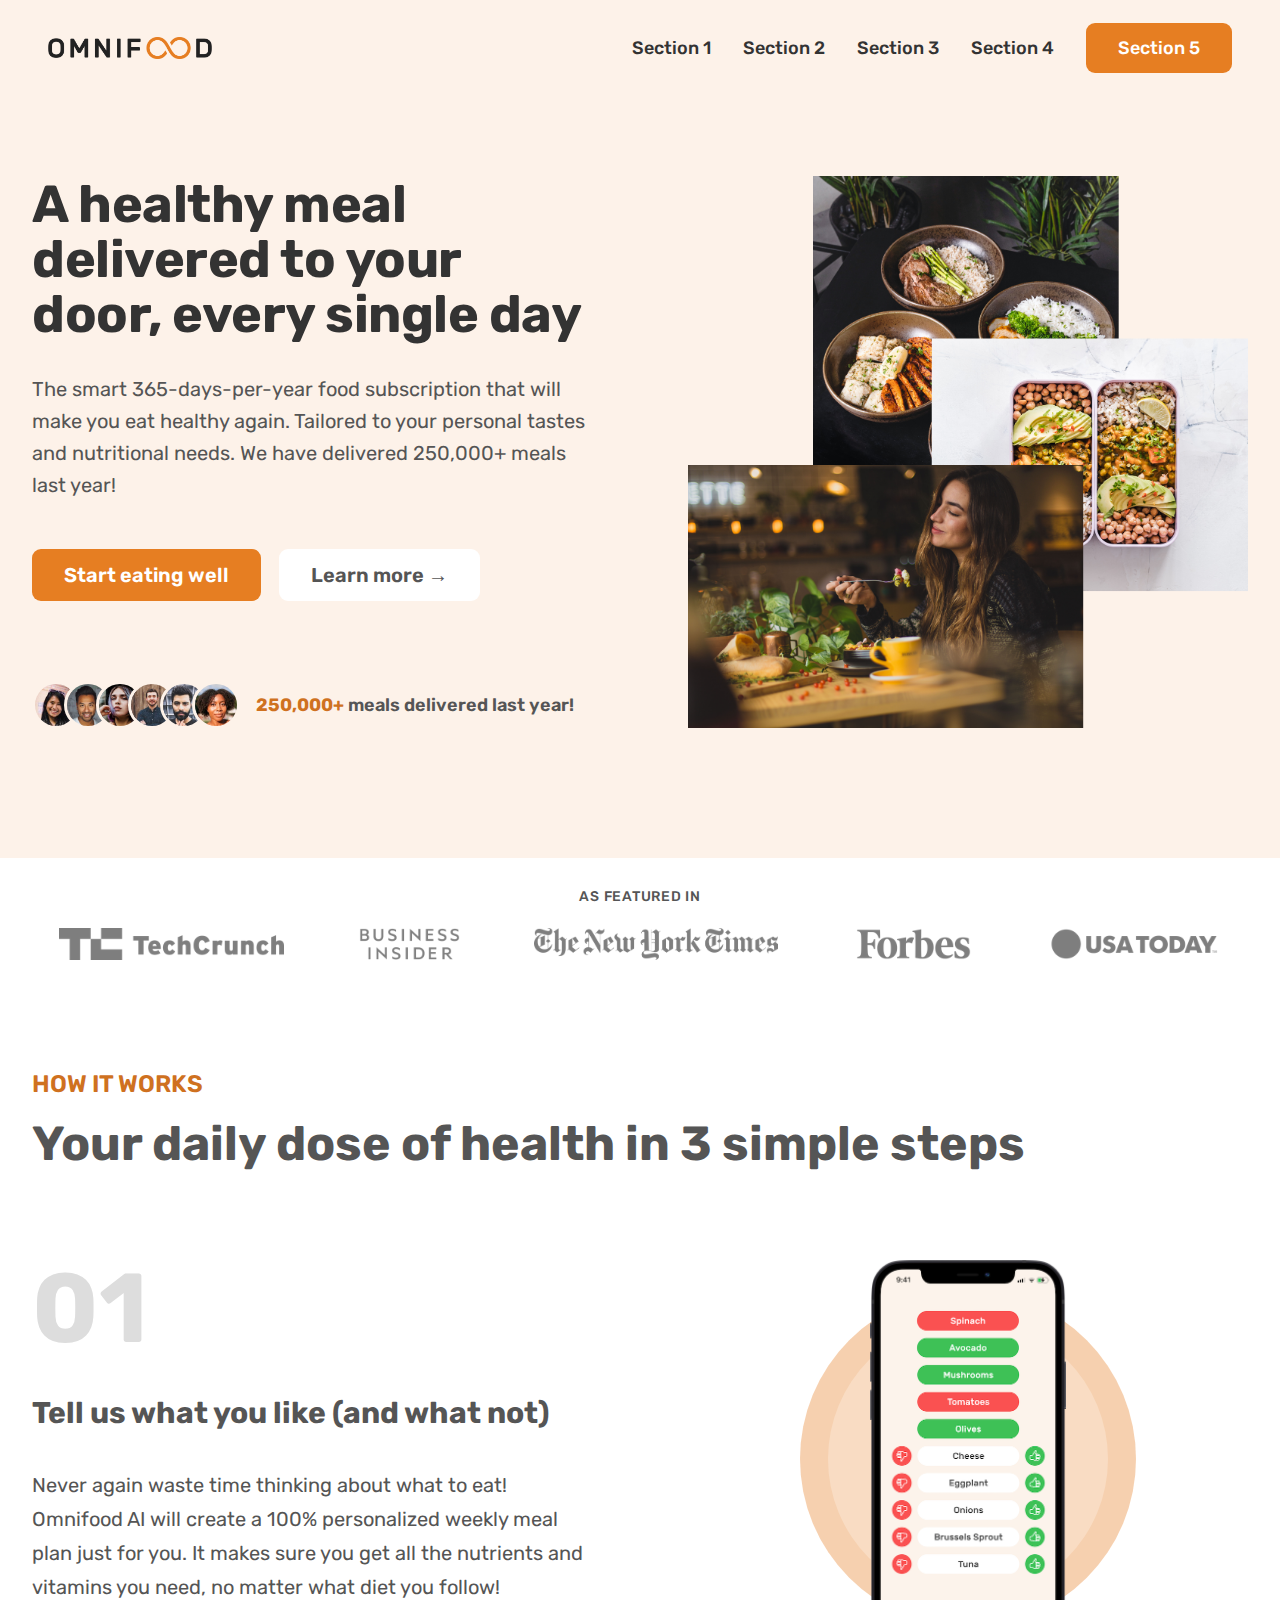
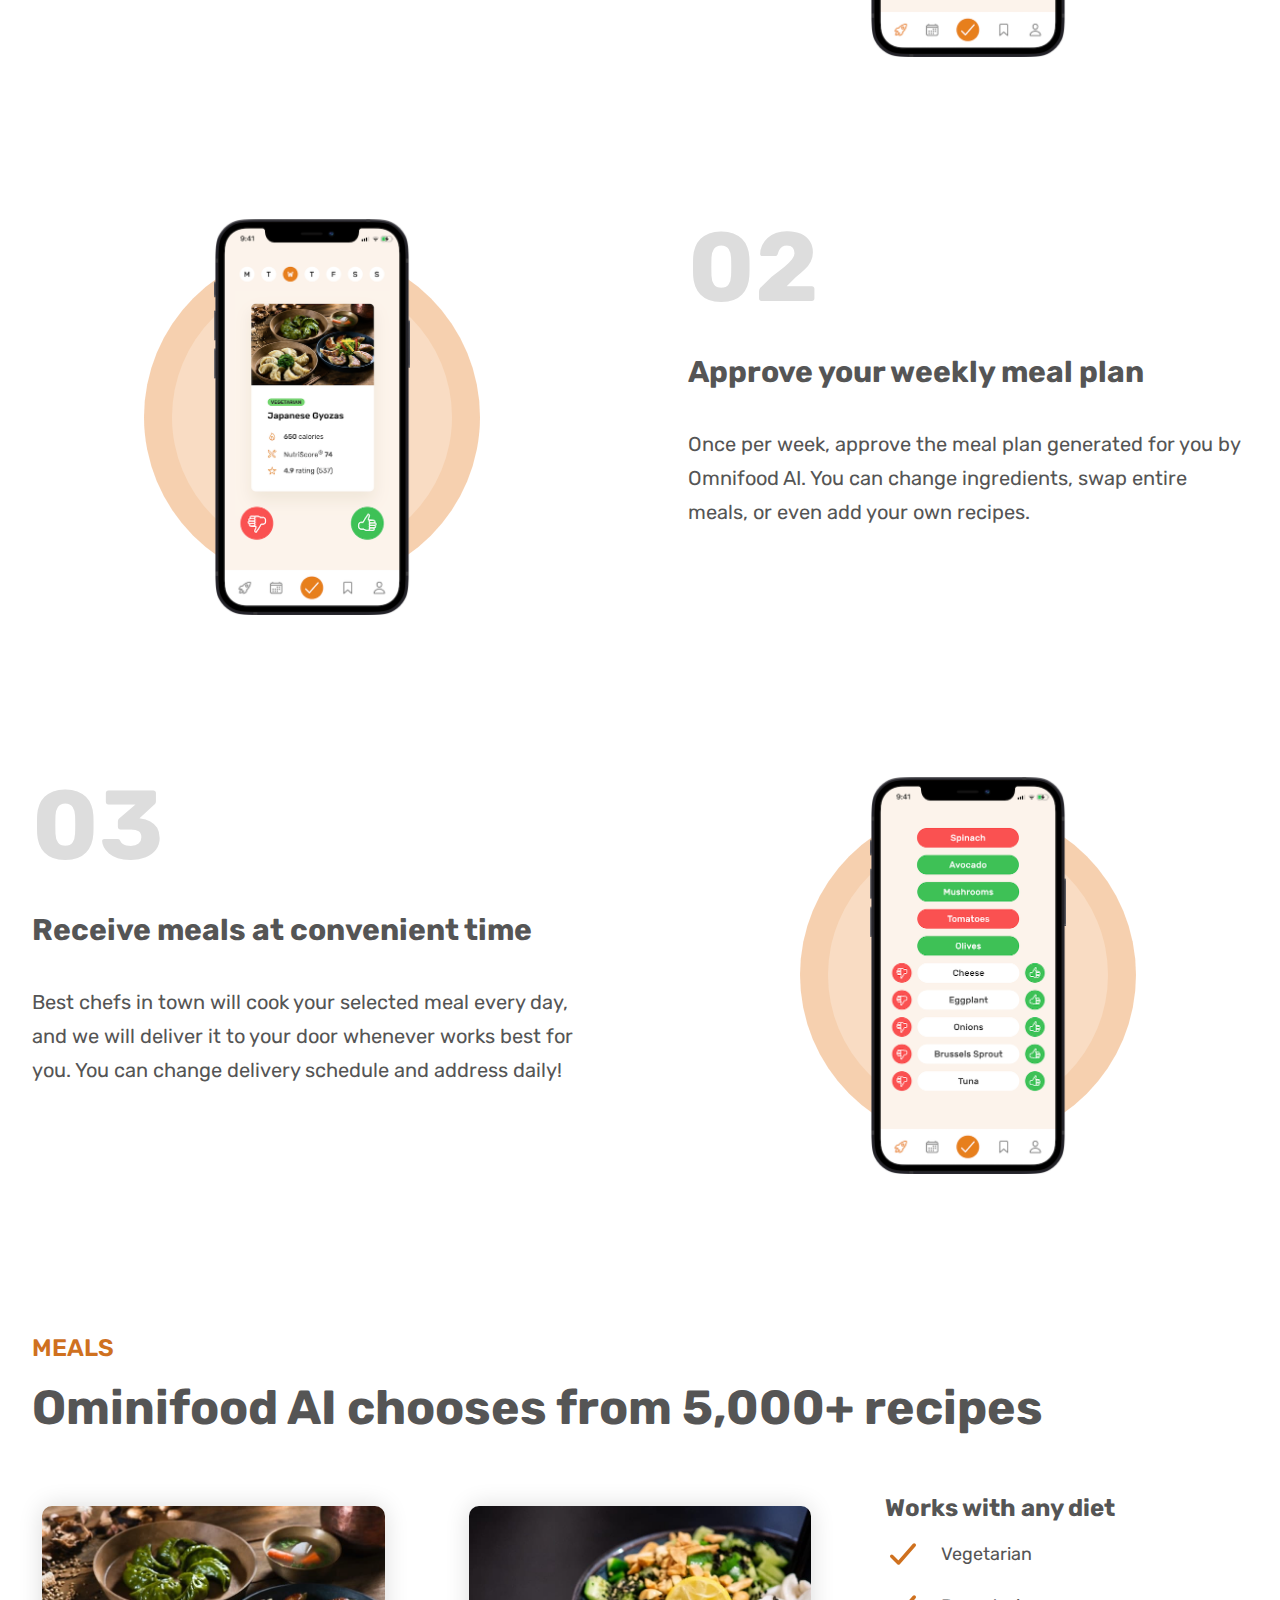
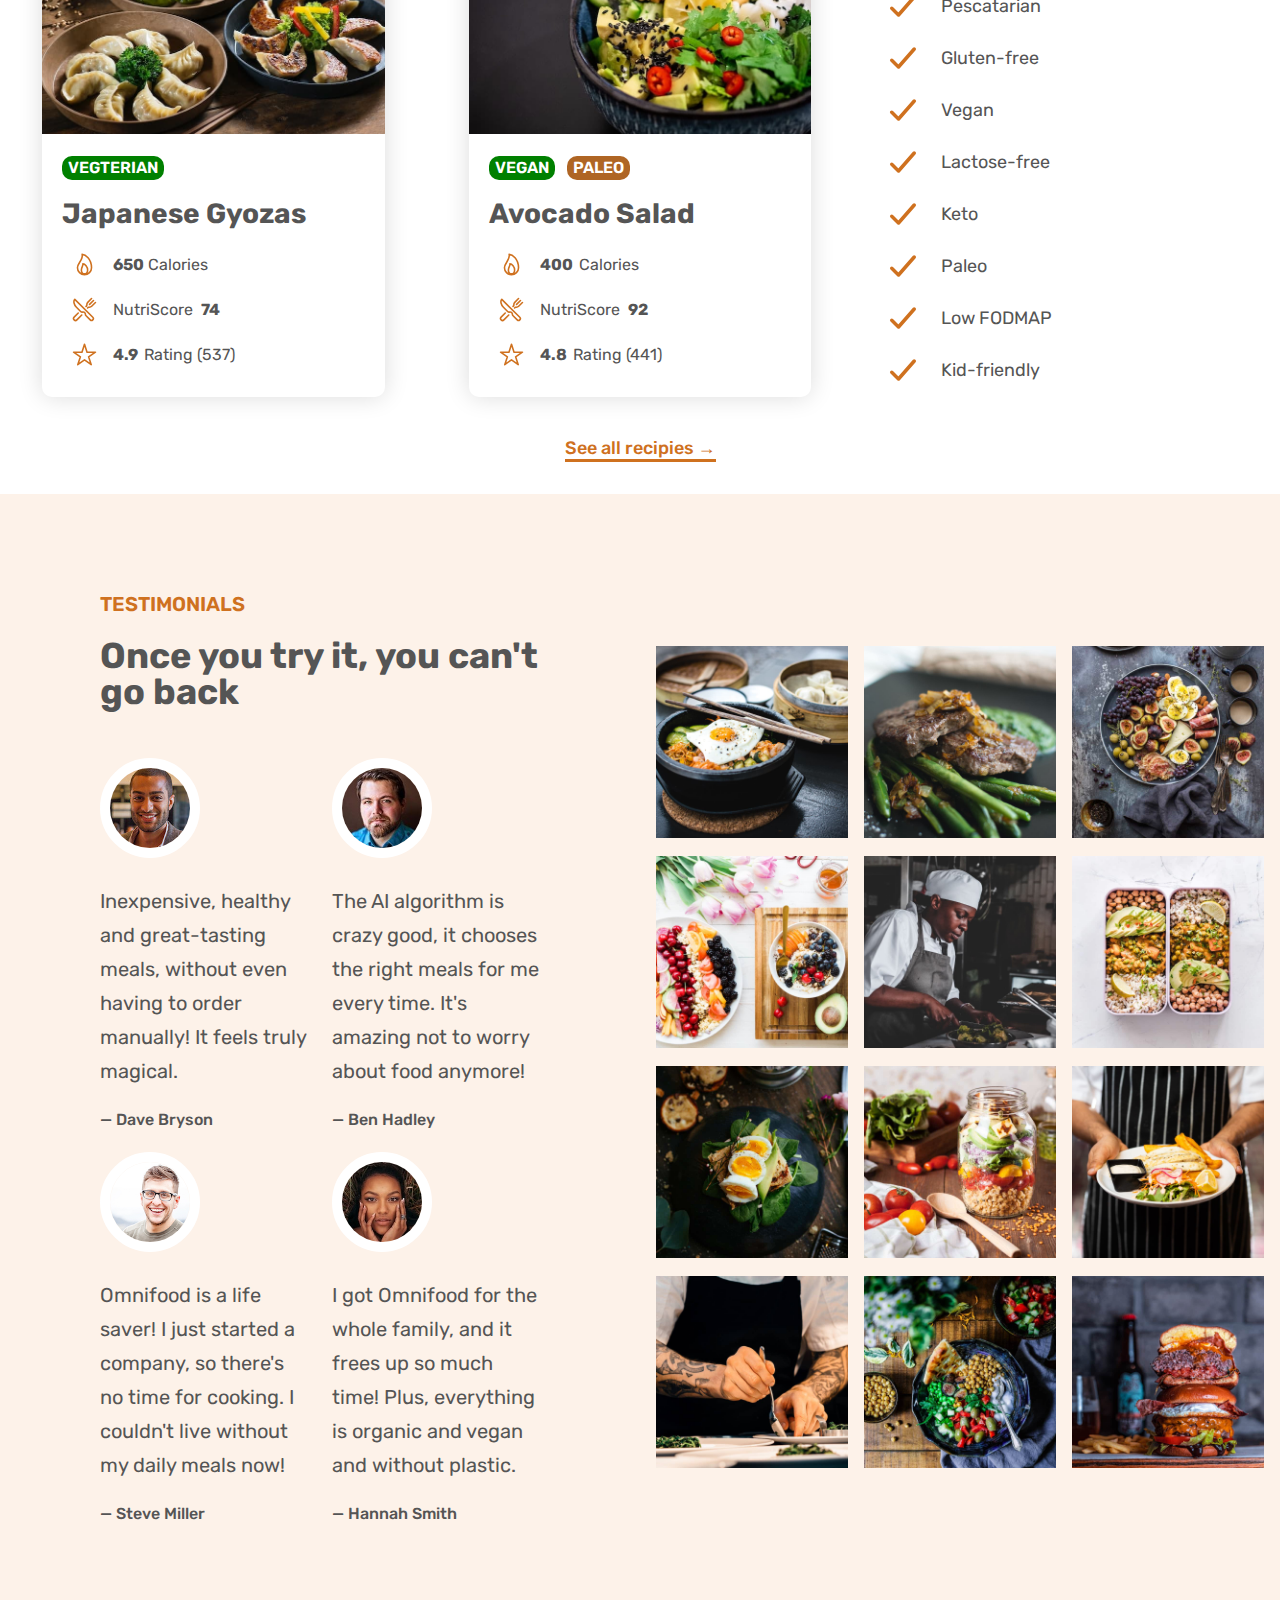
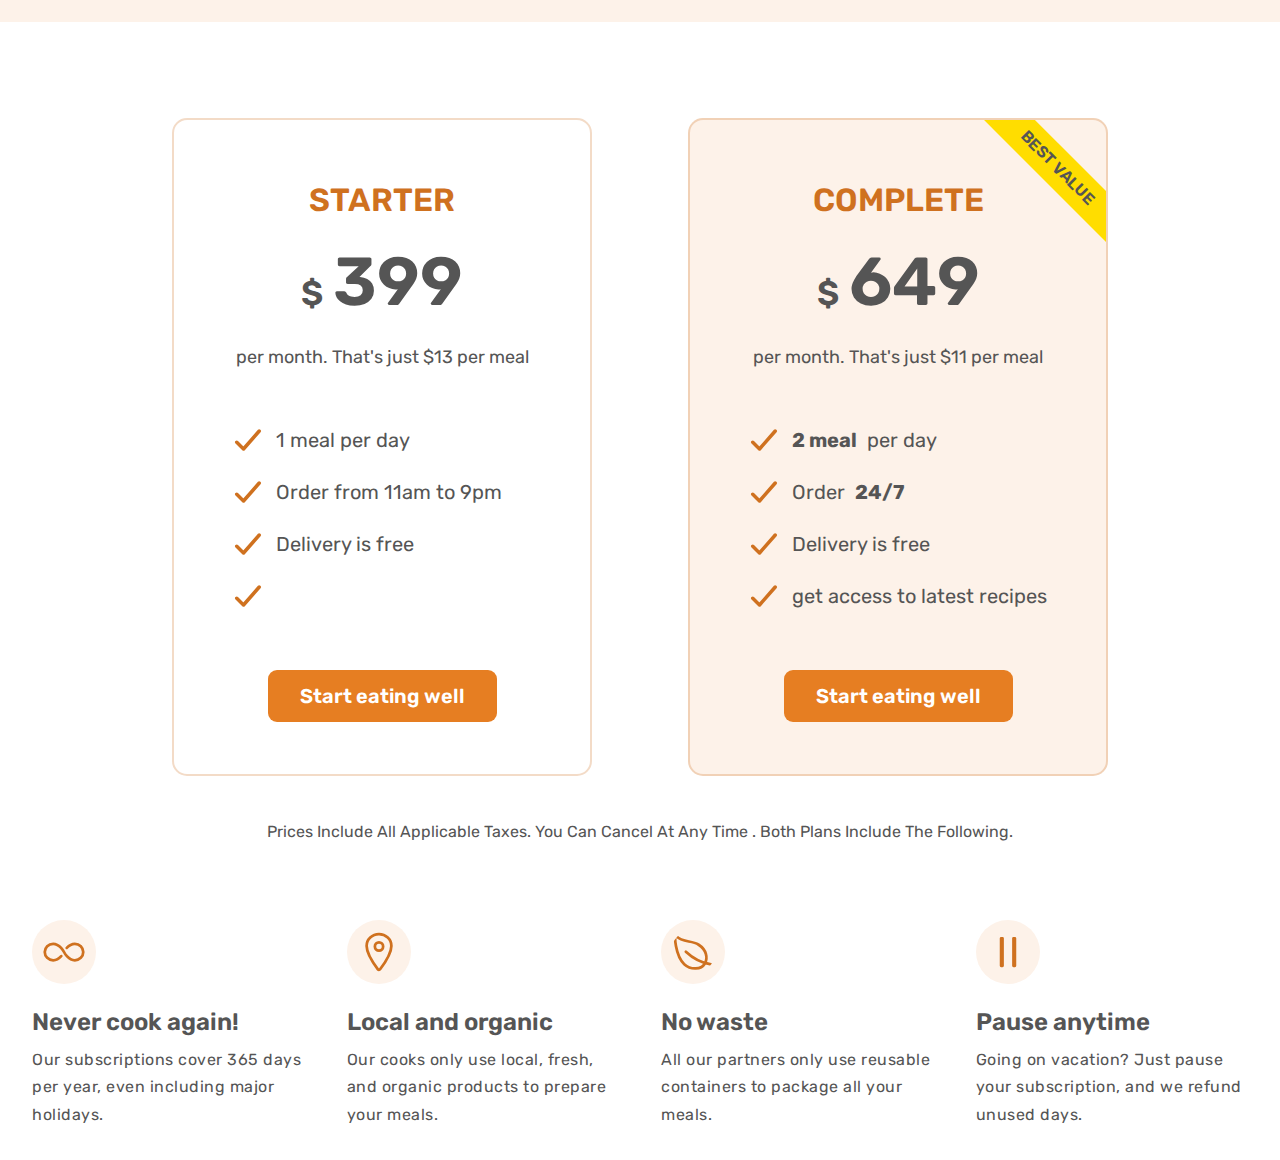
==== HTML and CSS/05_OminiFood_project/index.html @ 1b51929d "responsiveness" ====
<!DOCTYPE html>
<html lang="en">
<head>
  <meta charset="UTF-8">
  <meta name="viewport" content="width=device-width, initial-scale=1.0">
  <link rel="preconnect" href="https://fonts.googleapis.com">
  <link rel="preconnect" href="https://fonts.gstatic.com" crossorigin>
  <link href="https://fonts.googleapis.com/css2?family=Rubik:ital,wght@0,300..900;1,300..900&display=swap" rel="stylesheet">
  <link rel="stylesheet" href="css/style.css">
  <title>Ominifood</title>
</head>
<body>
  <header class="header">
    <img src="img/omnifood-logo.png" alt="Ominifood logo" class="logo">
    <nav class="main-nav">
      <ul class="main-nav-list">
        <li><a class="main-nav-link" href="#">Section 1</a></li>
        <li><a class="main-nav-link" href="#">Section 2</a></li>
        <li><a class="main-nav-link" href="#">Section 3</a></li>
        <li><a class="main-nav-link" href="#">Section 4</a></li>
        <li><a class = "main-nav-link nav-cta" href="#">Section 5</a></li>
        
      </ul>
    </nav>
  </header>
  <main>
  <section class="section-hero">
    <div class="hero">

      <div class="hero-text-box">
        <h1 class="heading-primary">A healthy meal delivered to your door, every single day</h1>
        <p class="hero-description">The smart 365-days-per-year food subscription that will make you eat healthy again. Tailored to your personal tastes and nutritional needs. We have delivered 250,000+ meals last year!</p>
        <a href="#" class="btn btn--full margin-right-sm">Start eating well</a>
        <a href="#"class="btn btn--outline">Learn more &rarr;</a>
        <div class="delivered-meals">
          <div class="delivered-imgs">
            <img src="img/customers/customer-1.jpg" alt="Customer photo">
            <img src="img/customers/customer-2.jpg" alt="Customer photo">
            <img src="img/customers/customer-3.jpg" alt="Customer photo">
            <img src="img/customers/customer-4.jpg" alt="Customer photo">
            <img src="img/customers/customer-5.jpg" alt="Customer photo">
            <img src="img/customers/customer-6.jpg" alt="Customer photo">
          </div>
          <p class="delivered-text"><span>250,000+</span> meals delivered last year!</p>
        </div>
      </div>
      <div class="hero-img-box">
        <img src="img/hero.png" alt="Women enjoying for , meal in storage container and food bowls on a table" class="hero-img">
      </div>
    </div>
  </section>
  <!-- featured section -->
   <section class="section-featured">
      <div class="container" >
        <h2 class="heading-featured-in">As featured in</h2>
        <div class="logos">
          <img src="img/logos/techcrunch.png" alt="">
          <img src="img/logos/business-insider.png" alt="">
          <img src="img/logos/the-new-york-times.png" alt="">
          <img src="img/logos/forbes.png" alt="">
          <img src="img/logos/usa-today.png" alt="">
        </div>
      </div>
   </section>
  <!-- section 1 -->
  <section class="section-how">
    <div class="container">
      <p class="text-how-it-works">How it works</p>
      <h3 class="section-2-h">Your daily dose of health in 3 simple steps</h3>
    <div class="grid-how grid"> 

        <div class="app-text">
          <p class = 'app-ft-num'>01</p>
          <h4 class="app-ft-h4">Tell us what you like (and what not)</h4>
          <p class="app-ft-des">Never again waste time thinking about what to eat! Omnifood AI will create a 100% personalized weekly meal plan just for you. It makes sure you get all the nutrients and vitamins you need, no matter what diet you follow!</p>
        </div>
        <div class="app-img">
          <img src="img/app/app-screen-1.png" alt="">
        </div>
        
      </div>
    </div>

    <!-- section 2 -->
    <div class="container">
    <div class="grid-how grid"> 
      <div class="app-img">
        <img src="img/app/app-screen-2.png" alt="">
      </div>

        <div class="app-text">
          <p class = 'app-ft-num'>02</p>
          <h4 class="app-ft-h4">Approve your weekly meal plan</h4>
          <p class="app-ft-des">Once per week, approve the meal plan generated for you by Omnifood AI. You can change ingredients, swap entire meals, or even add your own recipes.</p>
        </div>
        
        
      </div>
    </div>
    <!-- section 3 -->
    <div class="container">
    <div class="grid-how grid"> 

        <div class="app-text">
          <p class = 'app-ft-num'>03</p>
          <h4 class="app-ft-h4">Receive meals at convenient time</h4>
          <p class="app-ft-des">Best chefs in town will cook your selected meal every day, and we will deliver it to your door whenever works best for you. You can change delivery schedule and address daily!</p>
        </div>
        <div class="app-img">
          <img src="img/app/app-screen-1.png" alt="">
        </div>
        
      </div>
    </div>
  </section>
  <!-- Meal session -->
   <section class = 'meal-card-menu'>
    <div class="container">
      <p class="text-how-it-works">Meals</p>
      <h3 class="section-2-h margin-bottom">Ominifood AI chooses from 5,000+ recipes</h3>
    </div>
    <div class="container grid-3 ">
      
      <div class="meal-card">
        <img src="img/meals/meal-1.jpg" alt="" class = 'meal-img'>
        <div class="meal-text">
          <span class="tag">Vegterian</span>
          <h3 class="meal-title">Japanese Gyozas</h3>
          <ul class="meal-spec">
            <li class="meal-spec-item"><svg xmlns="http://www.w3.org/2000/svg" class="ionicon" viewBox="0 0 512 512"><path d="M112 320c0-93 124-165 96-272 66 0 192 96 192 272a144 144 0 01-288 0z" fill="none" stroke="currentColor" stroke-linecap="round" stroke-linejoin="round" stroke-width="32"/><path d="M320 368c0 57.71-32 80-64 80s-64-22.29-64-80 40-86 32-128c42 0 96 70.29 96 128z" fill="none" stroke="currentColor" stroke-linecap="round" stroke-linejoin="round" stroke-width="32"/></svg><strong>650 </strong> &nbsp;Calories</li>
            <li class="meal-spec-item"><svg xmlns="http://www.w3.org/2000/svg" class="ionicon" viewBox="0 0 512 512"><path d="M57.49 47.74l368.43 368.43a37.28 37.28 0 010 52.72h0a37.29 37.29 0 01-52.72 0l-90-91.55a32 32 0 01-9.2-22.43v-5.53a32 32 0 00-9.52-22.78l-11.62-10.73a32 32 0 00-29.8-7.44h0a48.53 48.53 0 01-46.56-12.63l-85.43-85.44C40.39 159.68 21.74 83.15 57.49 47.74z" fill="none" stroke="currentColor" stroke-linejoin="round" stroke-width="32"/><path d="M400 32l-77.25 77.25A64 64 0 00304 154.51v14.86a16 16 0 01-4.69 11.32L288 192M320 224l11.31-11.31a16 16 0 0111.32-4.69h14.86a64 64 0 0045.26-18.75L480 112M440 72l-80 80M200 368l-99.72 100.28a40 40 0 01-56.56 0h0a40 40 0 010-56.56L128 328" fill="none" stroke="currentColor" stroke-linecap="round" stroke-linejoin="round" stroke-width="32"/></svg>NutriScore &nbsp;<strong>74</strong></li>
            <li class="meal-spec-item"><svg xmlns="http://www.w3.org/2000/svg" class="ionicon" viewBox="0 0 512 512"><path d="M480 208H308L256 48l-52 160H32l140 96-54 160 138-100 138 100-54-160z" fill="none" stroke="currentColor" stroke-linejoin="round" stroke-width="32"/></svg><strong>4.9 &nbsp;</strong> Rating (537)</li>
          </ul>

        </div>

      </div>
      <div class="meal-card">
        <img src="img/meals/meal-2.jpg" alt="" class = 'meal-img'>
        <div class="meal-text">
          <span class="tag">Vegan</span>
          <span class="tag paleo">paleo</span>
          <h3 class="meal-title">Avocado Salad</h3>
          <ul class="meal-spec">
            <li class="meal-spec-item"><svg xmlns="http://www.w3.org/2000/svg" class="ionicon" viewBox="0 0 512 512"><path d="M112 320c0-93 124-165 96-272 66 0 192 96 192 272a144 144 0 01-288 0z" fill="none" stroke="currentColor" stroke-linecap="round" stroke-linejoin="round" stroke-width="32"/><path d="M320 368c0 57.71-32 80-64 80s-64-22.29-64-80 40-86 32-128c42 0 96 70.29 96 128z" fill="none" stroke="currentColor" stroke-linecap="round" stroke-linejoin="round" stroke-width="32"/></svg><strong>400 &nbsp;</strong>Calories</li>
            <li class="meal-spec-item"><svg xmlns="http://www.w3.org/2000/svg" class="ionicon" viewBox="0 0 512 512"><path d="M57.49 47.74l368.43 368.43a37.28 37.28 0 010 52.72h0a37.29 37.29 0 01-52.72 0l-90-91.55a32 32 0 01-9.2-22.43v-5.53a32 32 0 00-9.52-22.78l-11.62-10.73a32 32 0 00-29.8-7.44h0a48.53 48.53 0 01-46.56-12.63l-85.43-85.44C40.39 159.68 21.74 83.15 57.49 47.74z" fill="none" stroke="currentColor" stroke-linejoin="round" stroke-width="32"/><path d="M400 32l-77.25 77.25A64 64 0 00304 154.51v14.86a16 16 0 01-4.69 11.32L288 192M320 224l11.31-11.31a16 16 0 0111.32-4.69h14.86a64 64 0 0045.26-18.75L480 112M440 72l-80 80M200 368l-99.72 100.28a40 40 0 01-56.56 0h0a40 40 0 010-56.56L128 328" fill="none" stroke="currentColor" stroke-linecap="round" stroke-linejoin="round" stroke-width="32"/></svg>NutriScore &nbsp;<strong> 92</strong></li>
            <li class="meal-spec-item"><svg xmlns="http://www.w3.org/2000/svg" class="ionicon" viewBox="0 0 512 512"><path d="M480 208H308L256 48l-52 160H32l140 96-54 160 138-100 138 100-54-160z" fill="none" stroke="currentColor" stroke-linejoin="round" stroke-width="32"/></svg><strong>4.8 &nbsp;</strong> Rating (441)</li>
          </ul>

        </div>

      </div>
      <div class="meal-menu">
        <h3 class="menu-heading">Works with any diet</h3>
        <ul class="meal-menu-items">
          <li class="meal-menu-list"><svg xmlns="http://www.w3.org/2000/svg" class="tick" viewBox="0 0 512 512"><path fill="none" stroke="currentColor" stroke-linecap="round" stroke-linejoin="round" stroke-width="50" d="M416 128L192 384l-96-96"/></svg>Vegetarian</li>
          <li class="meal-menu-list"><svg xmlns="http://www.w3.org/2000/svg" class="tick" viewBox="0 0 512 512"><path fill="none" stroke="currentColor" stroke-linecap="round" stroke-linejoin="round" stroke-width="50" d="M416 128L192 384l-96-96"/></svg>Pescatarian</li>
          <li class="meal-menu-list"><svg xmlns="http://www.w3.org/2000/svg" class="tick" viewBox="0 0 512 512"><path fill="none" stroke="currentColor" stroke-linecap="round" stroke-linejoin="round" stroke-width="50" d="M416 128L192 384l-96-96"/></svg>Gluten-free</li>
          <li class="meal-menu-list"><svg xmlns="http://www.w3.org/2000/svg" class="tick" viewBox="0 0 512 512"><path fill="none" stroke="currentColor" stroke-linecap="round" stroke-linejoin="round" stroke-width="50" d="M416 128L192 384l-96-96"/></svg>Vegan</li>
          <li class="meal-menu-list"><svg xmlns="http://www.w3.org/2000/svg" class="tick" viewBox="0 0 512 512"><path fill="none" stroke="currentColor" stroke-linecap="round" stroke-linejoin="round" stroke-width="50" d="M416 128L192 384l-96-96"/></svg>Lactose-free</li>
          <li class="meal-menu-list"><svg xmlns="http://www.w3.org/2000/svg" class="tick" viewBox="0 0 512 512"><path fill="none" stroke="currentColor" stroke-linecap="round" stroke-linejoin="round" stroke-width="50" d="M416 128L192 384l-96-96"/></svg>Keto</li>
          <li class="meal-menu-list"><svg xmlns="http://www.w3.org/2000/svg" class="tick" viewBox="0 0 512 512"><path fill="none" stroke="currentColor" stroke-linecap="round" stroke-linejoin="round" stroke-width="50" d="M416 128L192 384l-96-96"/></svg>Paleo</li>
          <li class="meal-menu-list"><svg xmlns="http://www.w3.org/2000/svg" class="tick" viewBox="0 0 512 512"><path fill="none" stroke="currentColor" stroke-linecap="round" stroke-linejoin="round" stroke-width="50" d="M416 128L192 384l-96-96"/></svg>Low FODMAP</li>
          <li class="meal-menu-list"><svg xmlns="http://www.w3.org/2000/svg" class="tick" viewBox="0 0 512 512"><path fill="none" stroke="currentColor" stroke-linecap="round" stroke-linejoin="round" stroke-width="50" d="M416 128L192 384l-96-96"/></svg>Kid-friendly</li>
        </ul>
      </div>
      

    </div>
    <div class="container link">
      <a class="link-all-recipies" href="#">See all recipies &rightarrow;</a>
    </div>
    
   </section>

   <!-- testimonial and gallery -->
    <section class="testimonial-gallery">
      <div class = "testmonial-container">
        <p class="text-how-it-works font-small">Testimonials</p>
      <h3 class="Testimonial-heading">Once you try it, you can't go back</h3>
        <div class="testimonials">
          <!-- testimonial 1 -->
          <figure class="testimonial">
            <img src="img/customers/dave.jpg" alt="" class="testimonial-img">
            <blockquote class="testimonial-text">Inexpensive, healthy and great-tasting meals, without even having to order manually! It feels truly magical.</blockquote>
            <p class="testimonial-name">&mdash; Dave Bryson</p>
          </figure>
          <!-- testimonial 2 -->
          <figure class="testimonial">
            <img src="img/customers/ben.jpg" alt="" class="testimonial-img">
            <blockquote class="testimonial-text">The AI algorithm is crazy good, it chooses the right meals for me every time. It's amazing not to worry about food anymore!</blockquote>
            <p class="testimonial-name">&mdash; Ben Hadley</p>
          </figure>
          <!-- testimonila 3 -->
          <figure class="testimonial">
            <img src="img/customers/steve.jpg" alt="" class="testimonial-img">
            <blockquote class="testimonial-text">Omnifood is a life saver! I just started a company, so there's no time for cooking. I couldn't live without my daily meals now!</blockquote>
            <p class="testimonial-name">&mdash; Steve Miller</p>
          </figure>
          <!-- testimonial 4 -->
          <figure class="testimonial">
            <img src="img/customers/hannah.jpg" alt="" class="testimonial-img">
            <blockquote class="testimonial-text">I got Omnifood for the whole family, and it frees up so much time! Plus, everything is organic and vegan and without plastic.</blockquote>
            <p class="testimonial-name">&mdash; Hannah Smith</p>
          </figure>
        </div>
      </div>
      <div class="gallery">
        
        <figure class="gallery-item"><img src="img/gallery/gallery-1.jpg" alt="" class="gallery-img"></figure>
        <figure class="gallery-item"><img src="img/gallery/gallery-2.jpg" alt="" class="gallery-img"></figure>
        <figure class="gallery-item"><img src="img/gallery/gallery-3.jpg" alt="" class="gallery-img"></figure>
        <figure class="gallery-item"><img src="img/gallery/gallery-4.jpg" alt="" class="gallery-img"></figure>
        <figure class="gallery-item"><img src="img/gallery/gallery-5.jpg" alt="" class="gallery-img"></figure>
        <figure class="gallery-item"><img src="img/gallery/gallery-6.jpg" alt="" class="gallery-img"></figure>
        <figure class="gallery-item"><img src="img/gallery/gallery-7.jpg" alt="" class="gallery-img"></figure>
        <figure class="gallery-item"><img src="img/gallery/gallery-8.jpg" alt="" class="gallery-img"></figure>
        <figure class="gallery-item"><img src="img/gallery/gallery-9.jpg" alt="" class="gallery-img"></figure>
        <figure class="gallery-item"><img src="img/gallery/gallery-10.jpg" alt="" class="gallery-img"></figure>
        <figure class="gallery-item"><img src="img/gallery/gallery-11.jpg" alt="" class="gallery-img"></figure>
        <figure class="gallery-item"><img src="img/gallery/gallery-12.jpg" alt="" class="gallery-img"></figure>
      </div>
    </section>
    <!-- pricing table and feature section -->
     <section class="pricing">
      <div class="container grid">
        <div class ="pricing-box first-pricing-box">
          <header class="pricing-box-header">
            <p class="price-head">starter</p>
            <p class="price"><span class="dollar">$</span>399</p>
            <p class="price-des">per month. That's just $13 per meal</p>
          </header>
          <ul class="price-lists">
            <li class="price-list"><svg xmlns="http://www.w3.org/2000/svg" class="tick" viewBox="0 0 512 512"><path fill="none" stroke="currentColor" stroke-linecap="round" stroke-linejoin="round" stroke-width="50" d="M416 128L192 384l-96-96"/></svg> 1 meal per day</li>
            <li class="price-list"><svg xmlns="http://www.w3.org/2000/svg" class="tick" viewBox="0 0 512 512"><path fill="none" stroke="currentColor" stroke-linecap="round" stroke-linejoin="round" stroke-width="50" d="M416 128L192 384l-96-96"/></svg> Order from 11am to 9pm</li>
            <li class="price-list"><svg xmlns="http://www.w3.org/2000/svg" class="tick" viewBox="0 0 512 512"><path fill="none" stroke="currentColor" stroke-linecap="round" stroke-linejoin="round" stroke-width="50" d="M416 128L192 384l-96-96"/></svg> Delivery is free</li>
            <li class="price-list"><svg xmlns="http://www.w3.org/2000/svg" class="tick" viewBox="0 0 512 512"><path fill="none" stroke="currentColor" stroke-linecap="round" stroke-linejoin="round" stroke-width="50" d="M416 128L192 384l-96-96"/></svg></li>
          </ul>
          <footer class="price-footer">
            <a href="#" class="btn btn--full ">Start eating well</a>
          </footer>
        </div>
        
        <div class ="pricing-box second-pricing-box">
          <header class="pricing-box-header">
            <p class="price-head">complete</p>
            <p class="price"><span class="dollar">$</span>649</p>
            <p class="price-des">per month. That's just $11 per meal</p>
          </header>
          <ul class="price-lists">
            <li class="price-list"><svg xmlns="http://www.w3.org/2000/svg" class="tick" viewBox="0 0 512 512"><path fill="none" stroke="currentColor" stroke-linecap="round" stroke-linejoin="round" stroke-width="50" d="M416 128L192 384l-96-96"/></svg> <strong>2 meal</strong> per day</li>
            <li class="price-list"><svg xmlns="http://www.w3.org/2000/svg" class="tick" viewBox="0 0 512 512"><path fill="none" stroke="currentColor" stroke-linecap="round" stroke-linejoin="round" stroke-width="50" d="M416 128L192 384l-96-96"/></svg> Order <strong>24/7</strong></li>
            <li class="price-list"><svg xmlns="http://www.w3.org/2000/svg" class="tick" viewBox="0 0 512 512"><path fill="none" stroke="currentColor" stroke-linecap="round" stroke-linejoin="round" stroke-width="50" d="M416 128L192 384l-96-96"/></svg> Delivery is free</li>
            <li class="price-list"><svg xmlns="http://www.w3.org/2000/svg" class="tick" viewBox="0 0 512 512"><path fill="none" stroke="currentColor" stroke-linecap="round" stroke-linejoin="round" stroke-width="50" d="M416 128L192 384l-96-96"/></svg>get access to latest recipes</li>
          </ul>
          <footer class="price-footer">
            <a href="#" class="btn btn--full ">Start eating well</a>
          </footer>
        </div>
      </div>
     </section>
     <p class="some">prices include all applicable taxes. You can cancel at any time . Both  plans include the following.</p>
     <section class="feature">
      <div class="container grid-4">
        <div class="feature-box">
          <svg xmlns="http://www.w3.org/2000/svg" class="ionicon featured-svg" viewBox="0 0 512 512"><path d="M256 256s-48-96-126-96c-54.12 0-98 43-98 96s43.88 96 98 96c37.51 0 71-22.41 94-48M256 256s48 96 126 96c54.12 0 98-43 98-96s-43.88-96-98-96c-37.51 0-71 22.41-94 48" fill="none" stroke="currentColor" stroke-linecap="round" stroke-miterlimit="10" stroke-width="32"/></svg>
          <p class="featured-head">Never cook again!</p>
          <p class="featured-text"> Our subscriptions cover 365 days per year, even including major holidays.</p>
        </div>
        <div class="feature-box">
          <svg xmlns="http://www.w3.org/2000/svg" class="ionicon featured-svg" viewBox="0 0 512 512"><path d="M256 48c-79.5 0-144 61.39-144 137 0 87 96 224.87 131.25 272.49a15.77 15.77 0 0025.5 0C304 409.89 400 272.07 400 185c0-75.61-64.5-137-144-137z" fill="none" stroke="currentColor" stroke-linecap="round" stroke-linejoin="round" stroke-width="32"/><circle cx="256" cy="192" r="48" fill="none" stroke="currentColor" stroke-linecap="round" stroke-linejoin="round" stroke-width="32"/></svg>
          <p class="featured-head">Local and organic</p>
          <p class="featured-text"> Our cooks only use local, fresh, and organic products to prepare your meals.</p>
        </div>
        <div class="feature-box">
          <svg xmlns="http://www.w3.org/2000/svg" class="ionicon featured-svg" viewBox="0 0 512 512"><path d="M321.89 171.42C233 114 141 155.22 56 65.22c-19.8-21-8.3 235.5 98.1 332.7 77.79 71 197.9 63.08 238.4-5.92s18.28-163.17-70.61-220.58zM173 253c86 81 175 129 292 147" fill="none" stroke="currentColor" stroke-linecap="round" stroke-linejoin="round" stroke-width="32"/></svg>
          <p class="featured-head">No waste</p>
          <p class="featured-text">All our partners only use reusable containers to package all your meals.</p>
        </div><div class="feature-box">
          <svg xmlns="http://www.w3.org/2000/svg" class="ionicon featured-svg" viewBox="0 0 512 512"><path fill="none" stroke="currentColor" stroke-linecap="round" stroke-linejoin="round" stroke-width="32" d="M176 96h16v320h-16zM320 96h16v320h-16z"/></svg>
          <p class="featured-head">Pause anytime</p>
          <p class="featured-text"> Going on vacation? Just pause your subscription, and we refund unused days.</p>
        </div>
      </div>
     </section>
</main>
</body>
</html>
---- HTML and CSS/05_OminiFood_project/css/style.css ----
/*      

-- 01 Typography system 
  
#e67e22
*/



*
{
  padding: 0;
  margin: 0;
  box-sizing: border-box;
}

html
{
  font-size: 62.5%;
}

body 
{
  font-family:"Rubik", sans-serif;
  line-height: 1;
  font-weight: 400;
  color: #555;
}

.header
{
  display: flex;
  justify-content: space-between;
  align-items: center;
  background-color: #fdf2e9;
  height: 9.6rem;
  padding: 0 4.8rem;
}

.logo
{
  height: 2.2rem;
}

.main-nav-list
{
  list-style: none;
  display: flex;
  align-items: center;
  gap: 3.2rem;
  
}
.main-nav-link:link, .main-nav-link:visited
{
  display: inline-block;
  text-decoration: none;
  color: #333;
  font-weight: 500;
  font-size: 1.8rem;
  transition: all 0.3s;
}

.main-nav-link:hover, .main-nav-list:active
{
  color: #cf711f;
}
.nav-cta:link, .nav-cta:visited
{

  padding: 1.6rem 3.2rem;
  border-radius: 9px;
  color: #fff;
  background-color: #e67e22;

}
.nav-cta:hover, .nav-cta:active
{

  padding: 1.6rem 3.2rem;
  border-radius: 9px;
  color: #fff;
  background-color: #cf711f;

}
.section-hero
{
  background-color: #fdf2e9;
  padding: 4.8rem 0 9.6rem 0;
  /* height: 100vh; */
}

.hero
{
  max-width: 130rem;
  display: grid;
  grid-template-columns: repeat(2,1fr);
  margin: 0 auto;
  padding: 3.2rem;
  align-items: center;
  gap: 9.6rem
 
}

.heading-primary
{
  font-size: 5.2rem;
  font-weight: 700;
  line-height: 1.050;
  color: #333;
  letter-spacing: -0.5px;
  margin-bottom: 3.2rem;
}

.hero-description
{
  font-size: 2rem;
  line-height: 1.6;
  margin-bottom: 4.8rem;
}

.btn:link, .btn:visited
{
  display: inline-block;
  font-size: 2rem;
  padding: 1.6rem 3.2rem;
  border-radius: 9px;
  text-decoration: none;
  transition: background-color 0.3s;
  font-weight: 600;
}

.btn--full:link , .btn--full:visited
{
  background-color: #e67e22;
  color: #fff;
}

.btn--full:hover , .btn--full:active
{
  background-color: #cf711f;
  color: #fff;
}

.btn--outline:link , .btn--outline:visited
{
  background-color: #fff;
  color: #555;
}
.btn--outline:hover , .btn--outline:active
{
  background-color: #fdf2e9;
  color: #555;
  box-shadow:inset 0 0 0 3px #fff;
}

.hero-img
{
  width: 100%;
}

.margin-right-sm
{
  margin-right: 1.6rem !important;
}

.delivered-meals
{
  display: flex;
  margin-top: 8rem;
  align-items: center;
  gap: 1.6rem;
}

.delivered-imgs
{
  display: flex;
}

.delivered-imgs img
{
  height: 4.8rem;
  width: 4.8rem;
  border-radius: 50%;
  margin-right: -1.6rem;
  border: 3px solid #fdf2e9;
}

.delivered-imgs img:last-child
{
  margin: 0;
}

.delivered-text
{
  font-size: 1.8rem;
  font-weight: 600;
}

.delivered-text  span
{
  color:#cf711f;
  font-weight: 700;
}

.section-how
{
  padding: 4.8rem 0 0 0;
  /* background-color: orangered; */
}

.section-2-heading
{
  font-size: 4.8rem;
  margin-bottom: 9.6rem;
}

.grid{
  display: grid;
  gap: 9.6rem;
  grid-template-columns: repeat(2,1fr);
  /* background-color: #cf711f; */
}

.container
{
  max-width: 130rem;
  margin: 0 auto;
  padding: 3.2rem;
  
}



.text-how-it-works
{
  text-transform: uppercase;
  font-weight: 600;
  color: #cf711f;
  font-size: 2.4rem;
  margin-bottom: 2.4rem;
}

.app-ft-h4
{
  font-size: 3rem;
  margin-bottom: 4rem;
}

.app-img{
  display: flex;
  align-items: center;
  justify-content: center;
  position: relative;
}

.app-img::before
{
  content: '';
  width: 60%;
  padding-bottom: 60%;
  background-color: rgba(240, 177, 122, 0.601);
  position: absolute;
  border-radius: 50%;
  z-index: -2;
}

.app-img::after
{
  content: '';
  width: 50%;
  padding-bottom: 50%;
  background-color: rgb(249, 220, 195);
  position: absolute;
  border-radius: 50%;
  z-index: -1;
}
.app-img img
{
  width: 35%;
}


.app-ft-num
{
  font-size: 9.8rem;
  font-weight: 700;
  color: #ddd;
  margin-bottom: 4rem;
}


.app-ft-des

{
  font-size: 2rem;
  line-height: 1.7;
}

.section-2-h
{
  font-size: 4.8rem;
  margin-bottom: 9.2rem;
}

.grid-how 
{
  margin-bottom: 9.8rem;
}

.section-featured
{
  
}

.heading-featured-in
{
  font-size: 1.4rem;
  text-transform: uppercase;
  letter-spacing: 0.75px;
  font-weight: 500;
  text-align: center;
  margin-bottom: 2.4rem;
}

.logos
{
  display: flex;
  justify-content: space-around;
  flex-wrap: wrap;
  gap: 2rem;
}

.logos img
{
  height: 3.2rem;
  filter: brightness(0);
  opacity: 50%;
}

.grid-3{
  display: grid;
  row-gap: 3.2rem;
  column-gap: 6.4rem;
  grid-template-columns: repeat(3,1fr);
  /* background-color: #cf711f; */
}

.meal-img{
  width: 100%;
  
}

.tag {font-size: 1.6rem;
  text-transform: uppercase;
  font-weight: 600;
  color: white;
  display: inline-block;
  background-color: green;
  padding: 0.4rem 0.6rem;
  border-radius: 10px;
  margin: 1rem 0rem 1rem 1rem;
  
}

.meal-title
{
  font-size: 2.8rem;
  margin: 1rem 1rem 2.4rem 1rem;
}

.meal-spec
{
  list-style: none;
  display: flex;
  flex-direction: column;
  gap: 2rem;
  font-size: 1.6rem;
  margin: 2rem 2rem;
  justify-content: center;
  
}

.meal-text
{
  padding: 1rem;
}

.meal-card
{
  margin: 1rem;
  box-shadow: 0 0 24px 0 rgba(0, 0, 0, 0.141) ;
  border-radius: 10px;
  overflow: hidden;
  transition: all 0.5s;
}

.ionicon
{
  width: 2.5rem;
  height: 2.5rem;
  color: #cf711f;
  margin-right: 1.6rem;
}

.meal-spec-item
{
  display: flex;
  align-items: center;
}

.paleo
{
  background-color: #af6524;
}

.margin-bottom
{
  margin-bottom: 0;
}

.meal-menu-items
{
  display: flex;
  flex-direction: column;
  gap: 1.6rem;
}

.meal-menu-list
{
  list-style: none;
  display: flex;
  align-items: center;
  font-size: 1.8rem;
  gap: 2rem;
}

.tick
{
  color: #cf711f;
  width: 3.6rem;

}

.menu-heading
{
  font-size: 2.4rem;
  margin-bottom: 1.6rem;
}

.link-all-recipies:link, .link-all-recipies:visited
{
  display: inline-block;
  font-size: 1.8rem;
  text-decoration: none;
  color: #cf711f;
  font-weight: 500;
  padding-bottom: 2px;
  border-bottom: 3px solid #cf711f;
  transition: all 0.3s;
}

.link-all-recipies:hover, .link-all-recipies:active
{
  display: inline-block;
  font-size: 1.8rem;
  text-decoration: none;
  border-bottom: 3px solid transparent;
  padding-bottom: 2px;
}

.link
{
  display: flex;
  justify-content: center;
  padding: 0  0 3.2rem 0;
}
 


  

.meal-card:hover
{
  transform: translateY(-15px);
  box-shadow: 0 0 5px #00000010;
  
}

.testimonial-gallery
{
  display: grid;
  grid-template-columns: repeat(2,1fr);
  background-color: #fdf2e9;
  align-items: center;
}

.testimonials
{
  display: grid;
  grid-template-columns: repeat(2,1fr);
  gap: 2.4rem;
  
}

.font-small
{
  font-size: 2rem;
}



.Testimonial-heading
{
  font-size: 3.6rem;
  margin-bottom: 4.8rem;
}

.testimonial-img
{
  width: 10rem;
  height: 10rem;
  border-radius: 50%;
  border : 10px solid #fff;
  margin-bottom: 2.4rem;
}

.testimonial-text
{
  font-size: 2rem;
  line-height: 1.7;
  margin-bottom: 2.4rem;
}

.testimonial-name
{
  font-size: 1.6rem;
  font-weight: 500;
}

.testmonial-container
{
  margin: 10rem;
}
.gallery{
  display: grid;
  grid-template-columns: repeat(3,1fr);
  gap:1.6rem;
  margin: 1.6rem;
  
}

.gallery-item
{
  overflow: hidden;
}

.gallery-img
{
  width: 100%;
  
  transition: all 0.4s;
  
}

.gallery-img:hover
{
  transform: scale(1.1)
}

.pricing
{
  margin-top: 6.4rem;
}

.pricing-box{
  width: 75%;
  border: 2px solid #cf711f40;
  padding: 3.2rem;
  border-radius: 15px;
}

.first-pricing-box
{
  justify-self: end;
}

.pricing-box-header
{
  text-align: center;

}

.price-head{
  display: block;
  font-size: 3.2rem;
  text-transform: uppercase;
  font-weight: 600;
  color: #cf711f;
  margin: 3.2rem 0 3.2rem 0;
}

.price
{
  font-size: 6.8rem;
  font-weight: 600;
  margin-bottom: 3.2rem;
}

.dollar
{
  font-size: 3.4rem;
  margin-right: 1rem;
}

.price-des
{
  font-size: 1.8rem;
}

.price-lists
{
  display: flex;
  flex-direction: column;
  gap: 1.6rem;
  padding: 2.4rem;
  margin: 3.2rem 0;
  
}

.price-list
{
  display: flex;
  list-style: none;
  font-size: 2rem;
  align-items: center;
  gap: 1rem;

  
}

.price-footer
{
  display: flex;
  justify-content: center;
  margin: 0 0 2rem 0;
}

.second-pricing-box
{
  background-color: #fdf2e9;
  position: relative;
  overflow: hidden;
}

.second-pricing-box::after
{
  content: "BEST VALUE";
  position: absolute;
  top: 30px;
  right: -40px;
  transform: rotate(45deg);
  font-size: 1.6rem;
  font-weight: 600;
  padding: 1rem 4rem;
  background-color: rgb(255, 221, 0);
}

.grid-4
{
  display: grid;
  grid-template-columns: repeat(4,1fr);
  gap:4.2rem
}

.featured-svg
{
  width: 6.4rem;
  height: 6.4rem;
  background-color: #fdf2e9;
  padding: 1rem;
  border-radius: 50%;
  margin-bottom: 2.4rem;
}

.featured-head
{
  font-size:2.4rem ;
  font-weight: 600;
  margin-bottom: 1.2rem;
}

.featured-text
{
  font-size: 1.6rem;
  line-height: 1.7;
  letter-spacing: 0.05rem;
}

.some
{
  text-align: center;
  font-size: 1.6rem;
  margin-top: 1.6rem;
  margin-bottom: 4.8rem;
  text-transform: capitalize;
}
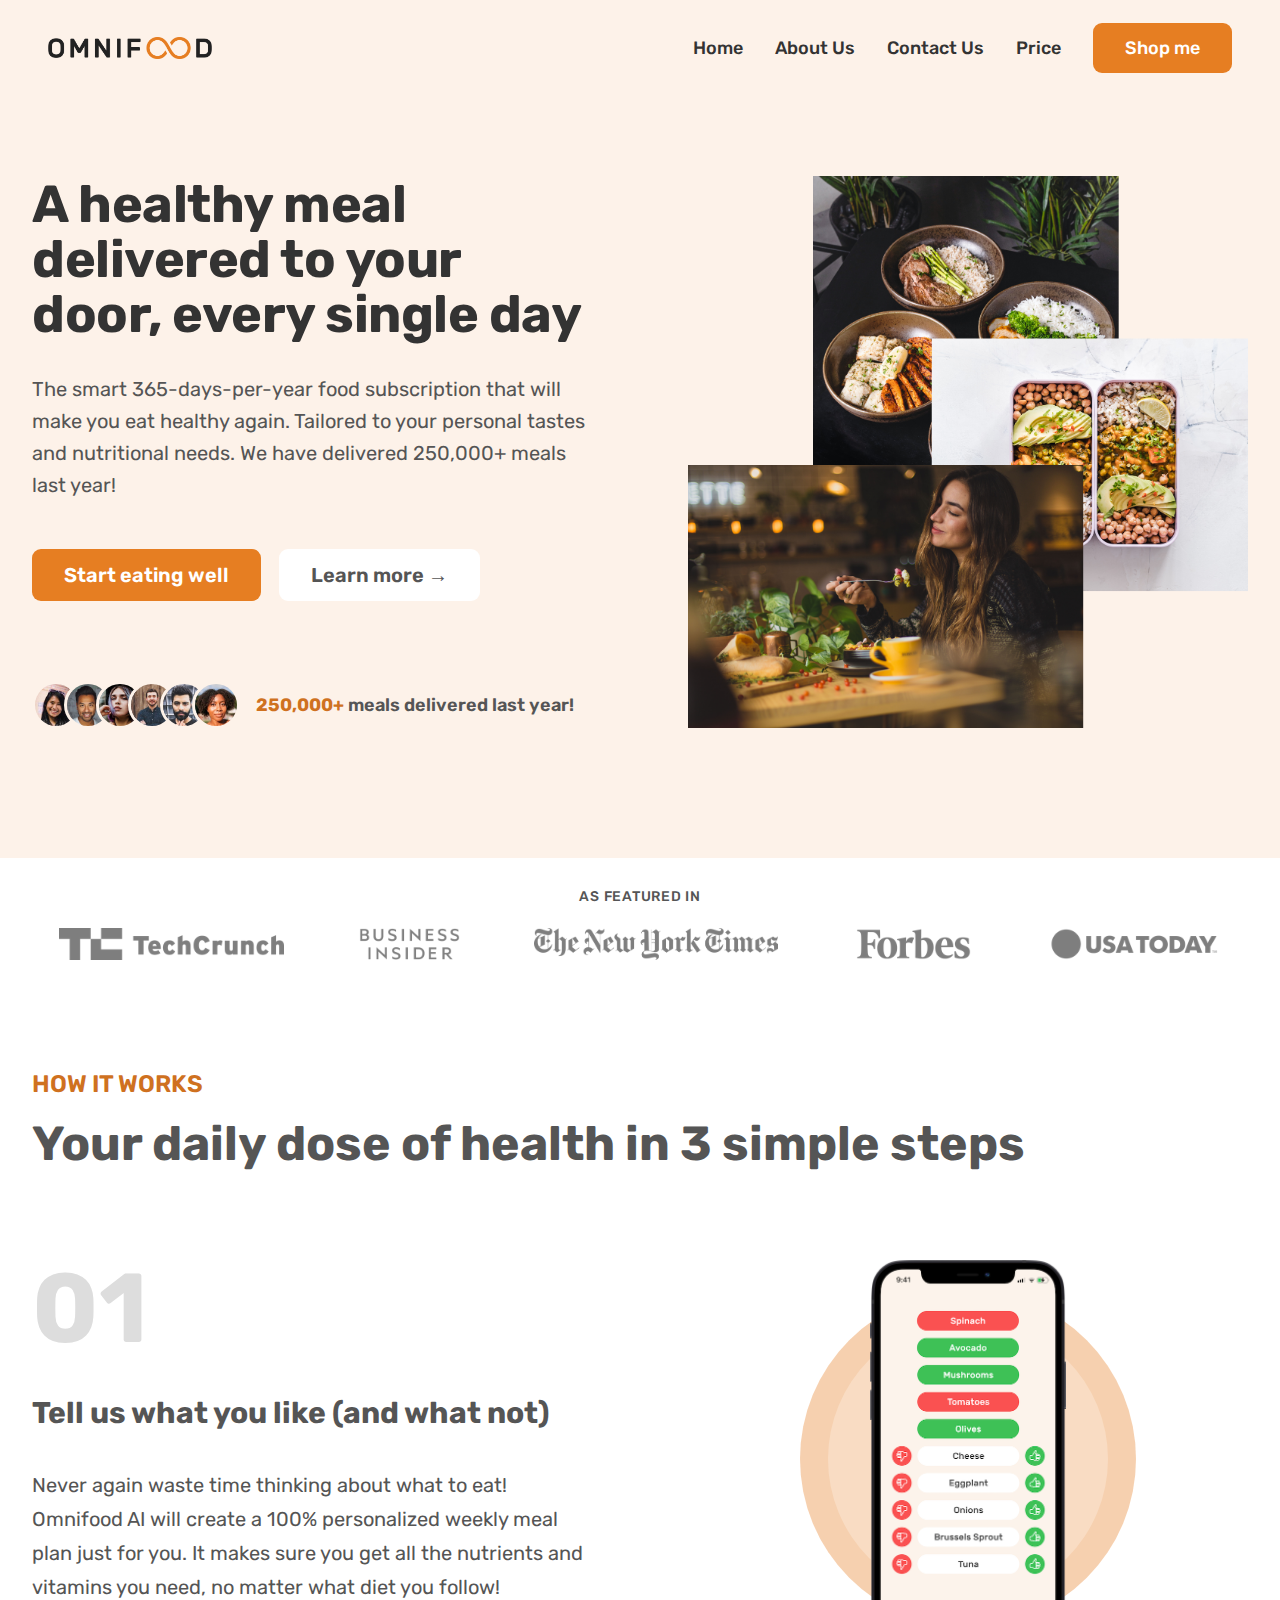
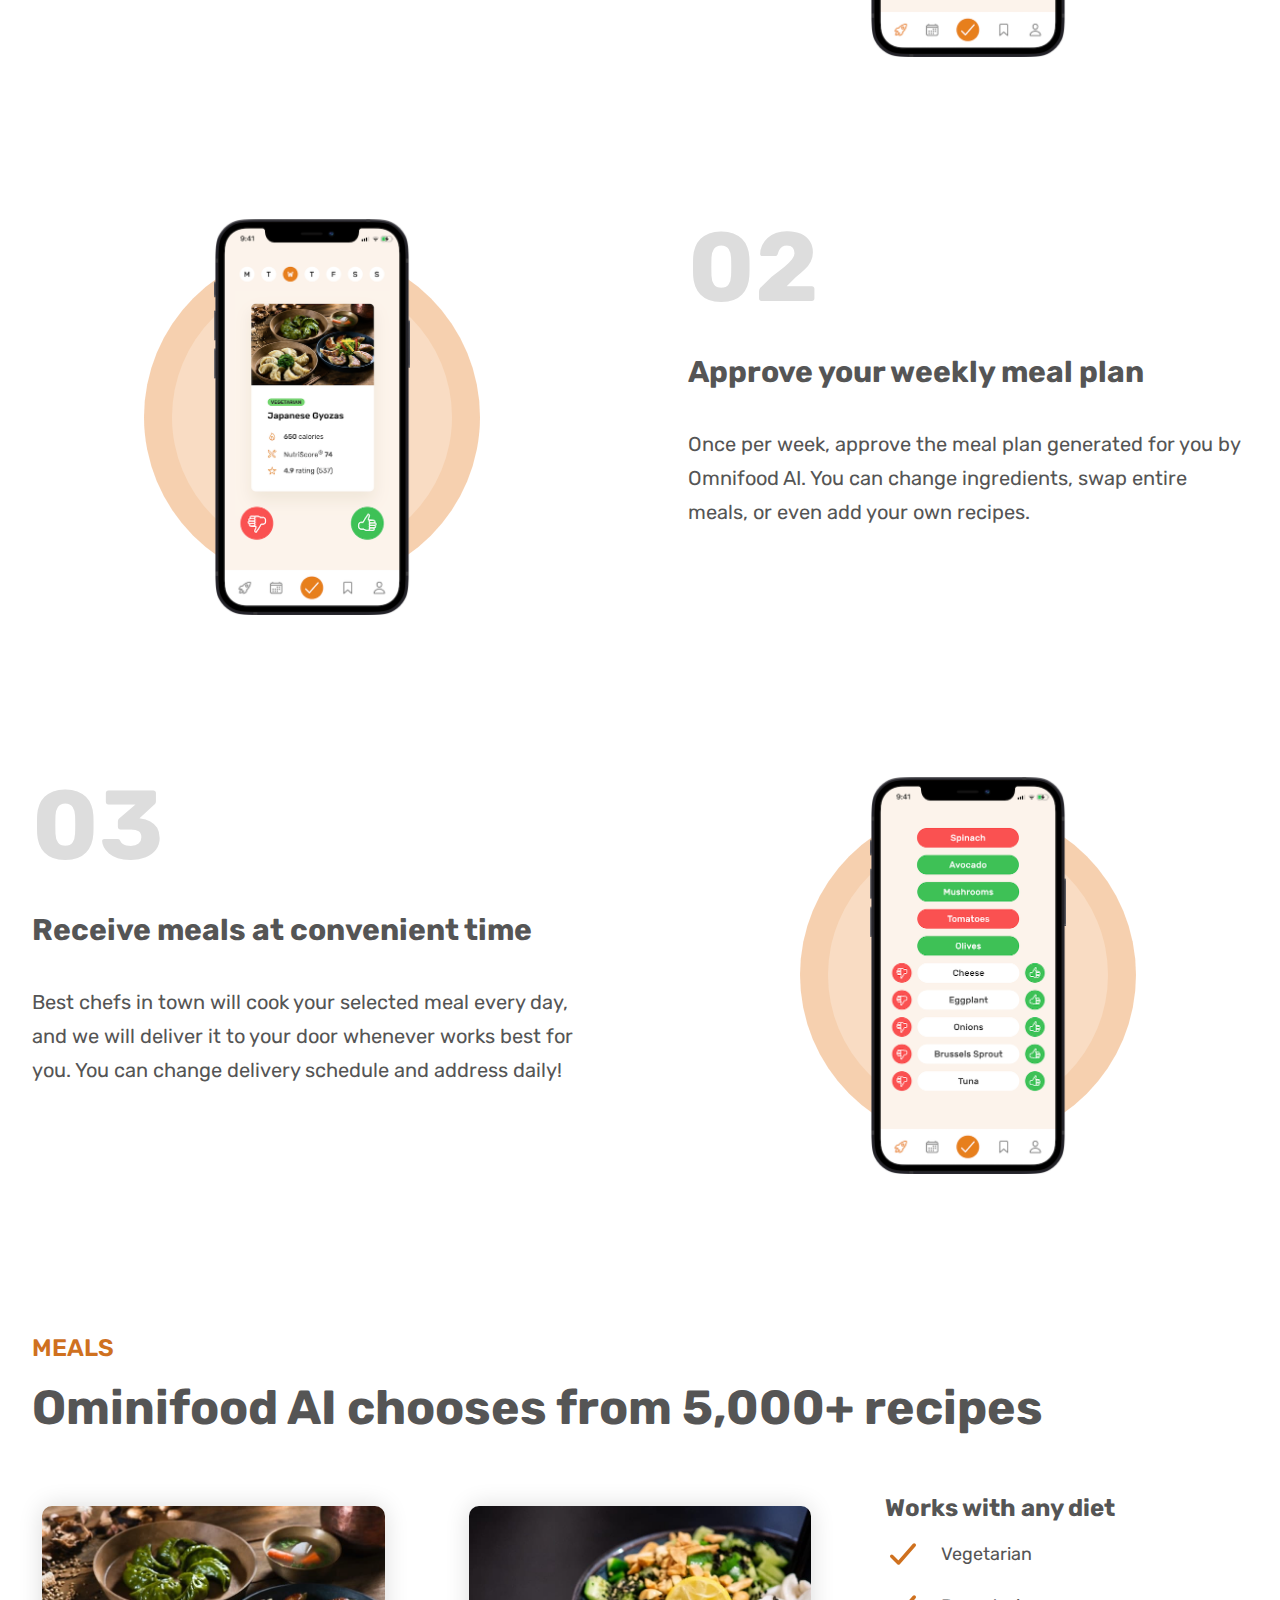
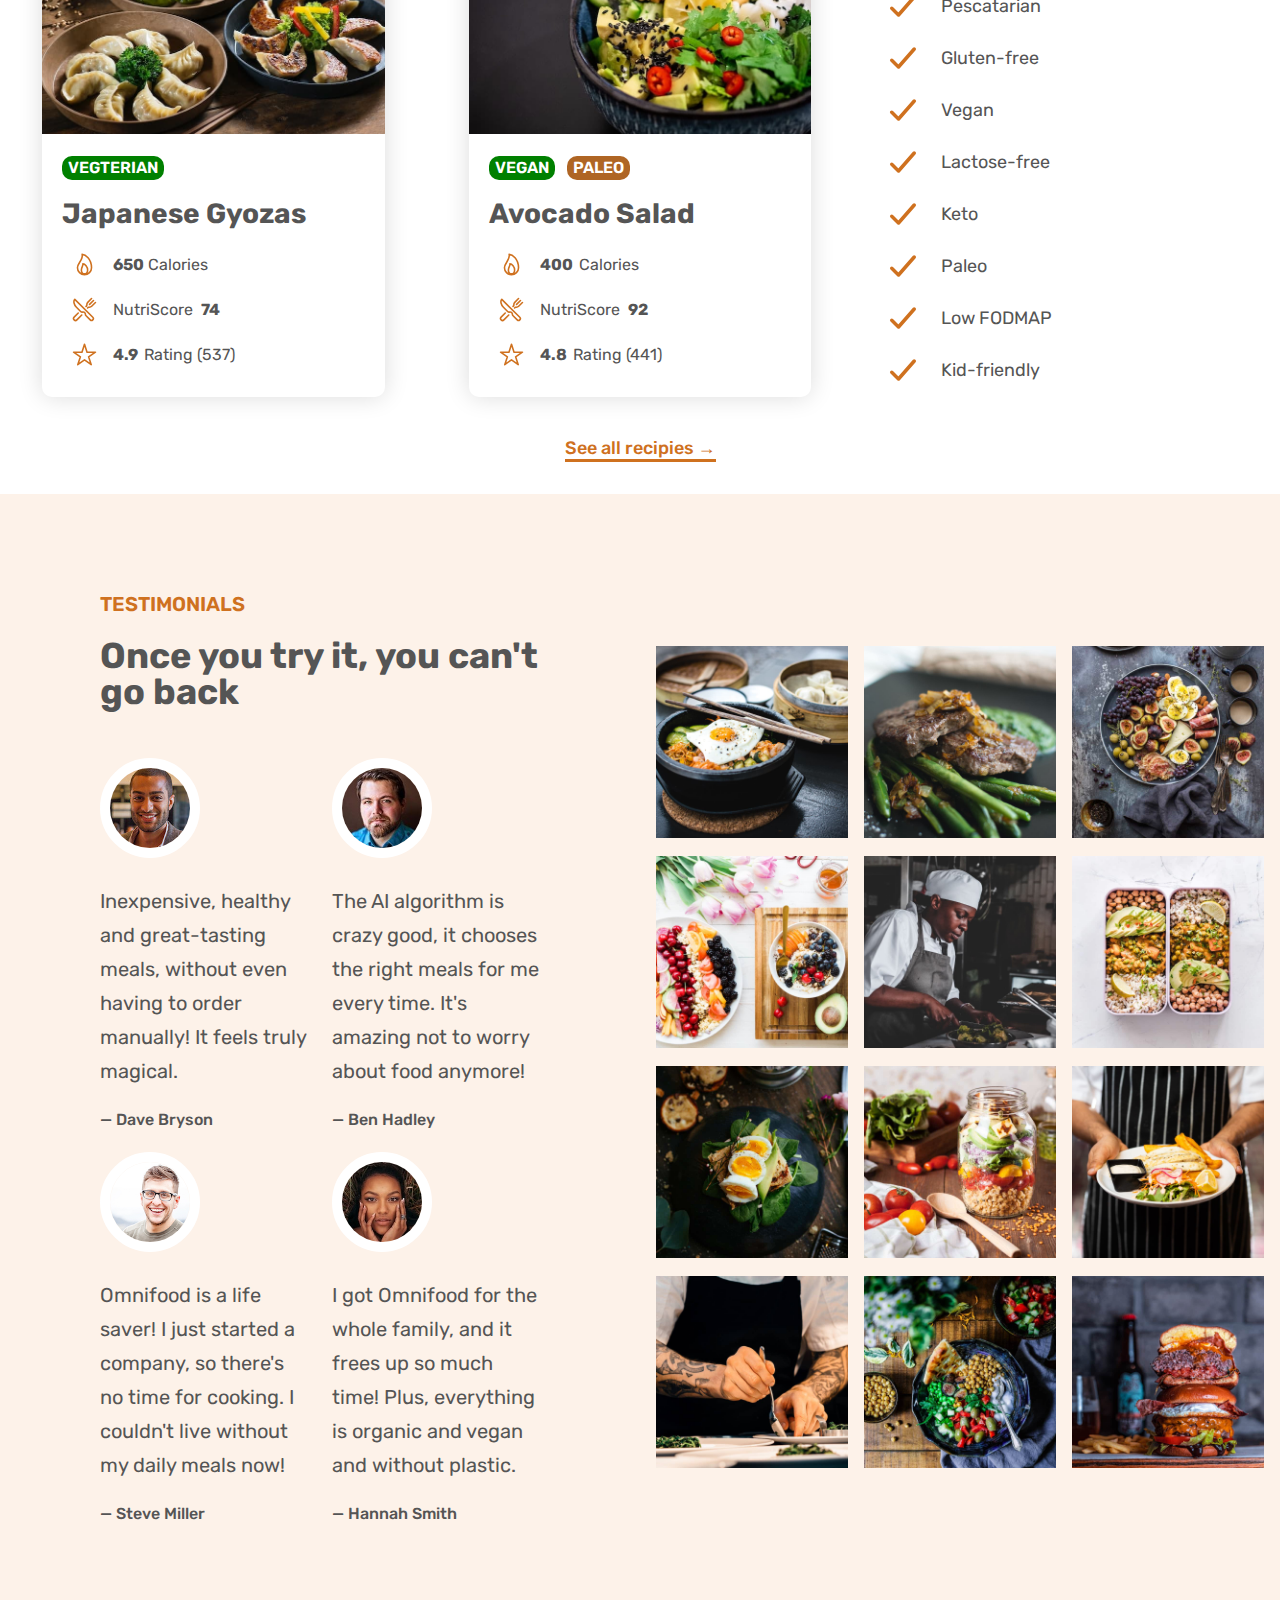
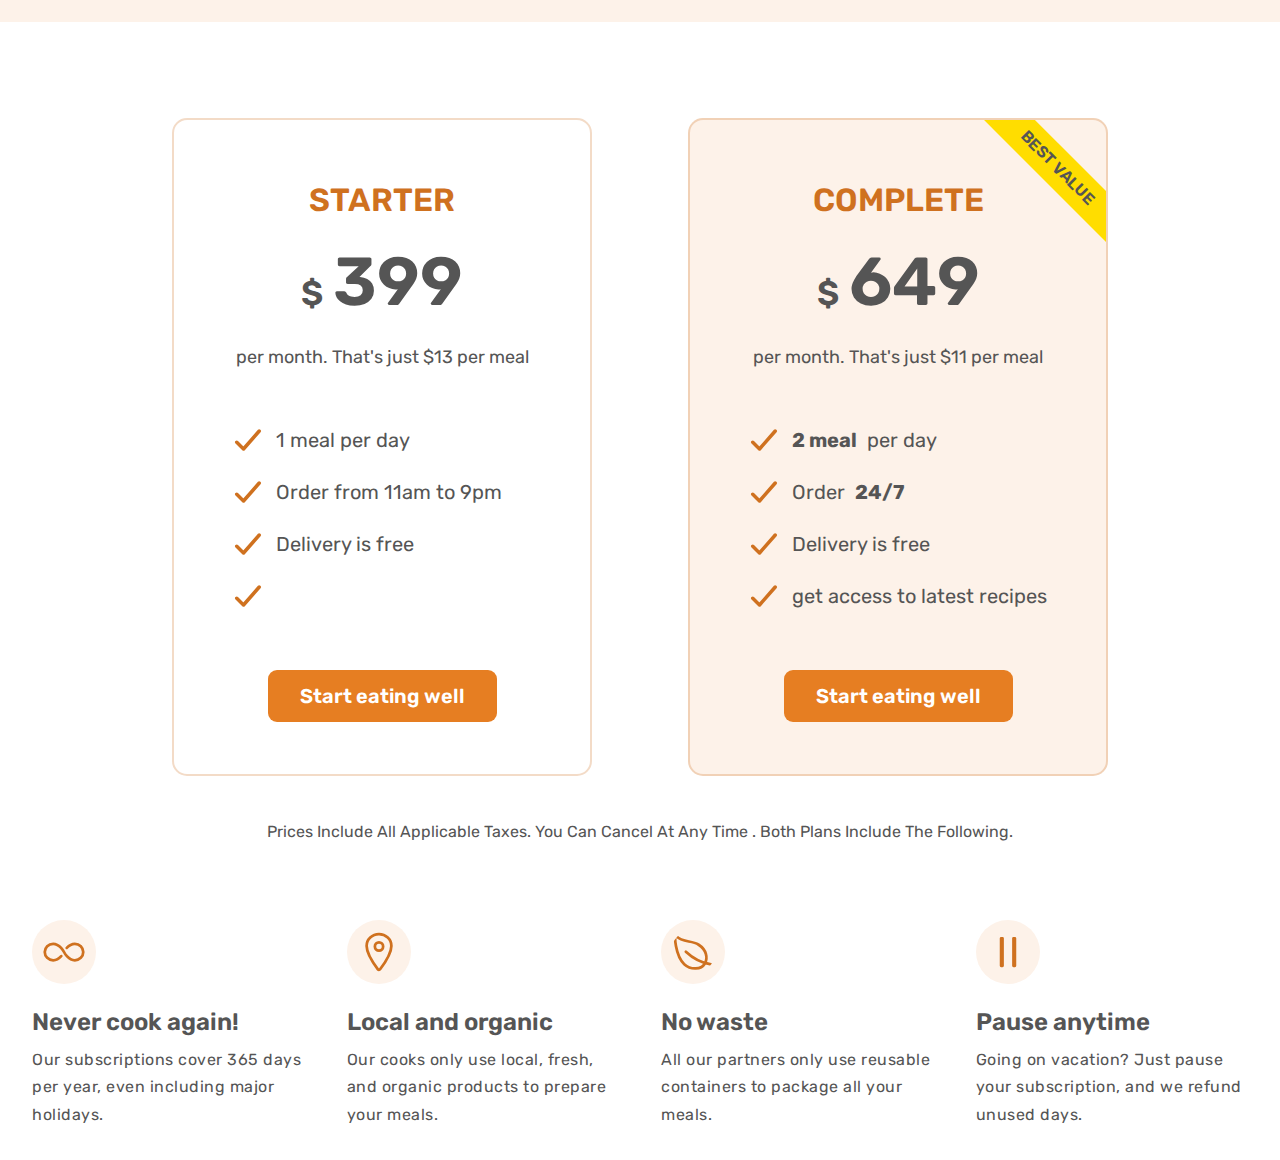
==== commit 5cc07355: "responsiveness-mid-class" ====
--- a/HTML and CSS/05_OminiFood_project/index.html
+++ b/HTML and CSS/05_OminiFood_project/index.html
@@ -7,6 +7,7 @@
   <link rel="preconnect" href="https://fonts.gstatic.com" crossorigin>
   <link href="https://fonts.googleapis.com/css2?family=Rubik:ital,wght@0,300..900;1,300..900&display=swap" rel="stylesheet">
   <link rel="stylesheet" href="css/style.css">
+  <link rel="stylesheet" href="css/general.css">
   <title>Ominifood</title>
 </head>
 <body>
@@ -14,11 +15,11 @@
     <img src="img/omnifood-logo.png" alt="Ominifood logo" class="logo">
     <nav class="main-nav">
       <ul class="main-nav-list">
-        <li><a class="main-nav-link" href="#">Section 1</a></li>
-        <li><a class="main-nav-link" href="#">Section 2</a></li>
-        <li><a class="main-nav-link" href="#">Section 3</a></li>
-        <li><a class="main-nav-link" href="#">Section 4</a></li>
-        <li><a class = "main-nav-link nav-cta" href="#">Section 5</a></li>
+        <li><a class="main-nav-link" href="#">Home</a></li>
+        <li><a class="main-nav-link" href="#">About Us</a></li>
+        <li><a class="main-nav-link" href="#">Contact Us</a></li>
+        <li><a class="main-nav-link" href="#">Price</a></li>
+        <li><a class = "main-nav-link nav-cta" href="#">Shop me</a></li>
         
       </ul>
     </nav>
--- a/HTML and CSS/05_OminiFood_project/css/general.css
+++ b/HTML and CSS/05_OminiFood_project/css/general.css
@@ -0,0 +1,31 @@
+@media(max-width: 1200px)
+{
+    html{
+        font-size: 56%;
+    }
+}
+
+@media(max-width: 950px)
+{
+    html{
+        font-size: 46%;
+    }
+}
+
+@media(max-width: 750px)
+{
+    .hero{
+        font-size: 46%;
+        grid-template-columns: 1fr;
+        align-items: center;
+        justify-items: center;
+    }
+    .hero-img-box
+    {   
+        display: flex;
+        width: 70%;
+        grid-row: 1/2;
+        justify-self: center;
+    }
+}
+
